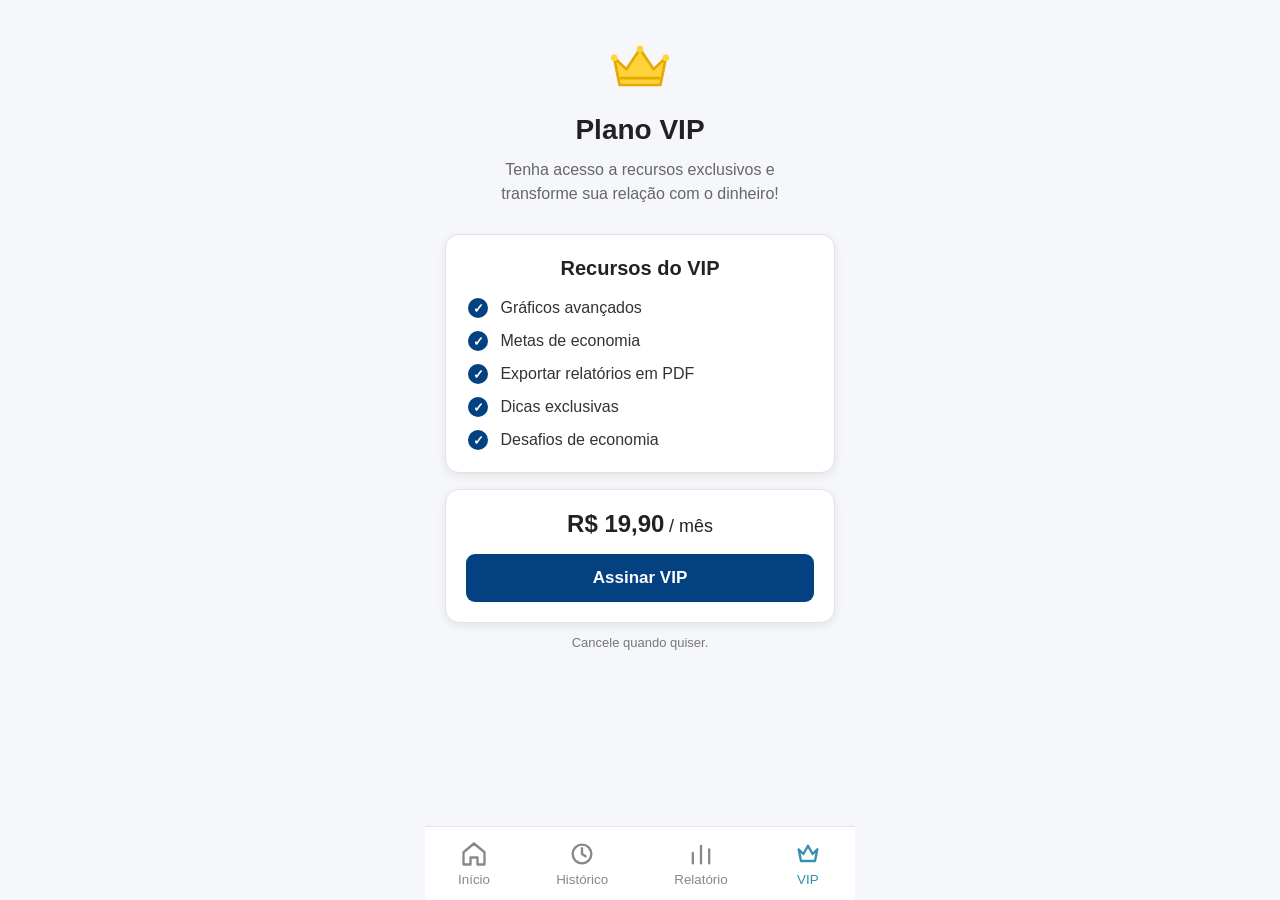
==== vip.html @ 3ca915bb "Add files via upload" ====
<!DOCTYPE html>
<html lang="pt-BR">

<head>
  <meta charset="UTF-8">
  <meta name="viewport" content="width=device-width, initial-scale=1.0">
  <title>Plano VIP</title>
  <link rel="stylesheet" href="vip.css">
</head>

<body>

  <main class="app">
    <section class="topo-vip">
  <div class="icone-coroa">
  <svg viewBox="0 0 100 80" aria-hidden="true">
    <path
      d="M12 25 L30 42 L50 12 L70 42 L88 25 L80 65 H20 Z"
      fill="#FFD43B"
      stroke="#E5A900"
      stroke-width="4"
      stroke-linejoin="round"
    />
    
    <circle cx="12" cy="25" r="5" fill="#FFD43B" stroke="none"/>
    <circle cx="50" cy="12" r="5" fill="#FFD43B" stroke="none"/>
    <circle cx="88" cy="25" r="5" fill="#FFD43B" stroke="none"/>

    <path
      d="M22 55 H78"
      fill="none"
      stroke="#E5A900"
      stroke-width="4"
      stroke-linecap="round"
    />
  </svg>
</div>
  <h1>Plano VIP</h1>
  <p>
    Tenha acesso a recursos exclusivos e transforme
    sua relação com o dinheiro!
  </p>
</section>

<section class="recursos-vip">
  <h2>Recursos do VIP</h2>

  <div class="lista-recursos">
    <p><span class="check-vip">✓</span> Gráficos avançados</p>
    <p><span class="check-vip">✓</span> Metas de economia</p>
    <p><span class="check-vip">✓</span> Exportar relatórios em PDF</p>
    <p><span class="check-vip">✓</span> Dicas exclusivas</p>
    <p><span class="check-vip">✓</span> Desafios de economia</p>
  </div>
</section>

    </p>
  </div>
</section>

<section class="assinatura-vip">
    <div class="preco-vip">
        <strong>R$ 19,90</strong>
        <span>/ mês</span>
    </div>

    <button class="botao-assinar-vip" type="button">
        Assinar VIP
    </button>


</section>

<p class="cancelamento-vip">
        Cancele quando quiser.
    </p>
  </main>

  <nav class="menu-inferior">
  <button class="menu-item" onclick="window.location.href='inicio.html'">
  <svg class="menu-icone" viewBox="0 0 24 24" aria-hidden="true">
    <path d="M3 10.5L12 3l9 7.5V21h-6v-6H9v6H3z"></path>
  </svg>
  <span>Início</span>
</button>
<button class="menu-item" onclick="window.location.href='historico.html'">
  <svg class="menu-icone" viewBox="0 0 24 24" aria-hidden="true">
  <circle cx="12" cy="12" r="8"></circle>
  <path d="M12 7v5l3 2"></path>
</svg>
  <span>Histórico</span>
</button>
  <button class="menu-item" onclick="window.location.href='relatorio.html'">
  <svg class="menu-icone" viewBox="0 0 24 24" aria-hidden="true">
    <path d="M5 20V11"></path>
    <path d="M12 20V5"></path>
    <path d="M19 20V8"></path>
  </svg>
  <span>Relatório</span>
</button>
  <button class="menu-item ativo vip-ativo">
  <svg class="menu-icone" viewBox="0 0 24 24" aria-hidden="true">
    <path d="M4 8l4 4 4-7 4 7 4-4-2 10H6L4 8z"></path>
  </svg>
  <span>VIP</span>
</button>
</nav>

</body>

</html>
---- vip.css ----
* {
  box-sizing: border-box;
}

body {
  margin: 0;
  font-family: Arial, sans-serif;
  background-color: #F5F7FA;
  color: #222222;
}

.app {
  width: 100%;
  max-width: 430px;
  margin: 0 auto;
  padding: 24px 20px 100px;
  min-height: 100vh;
}
.topo-vip {
  text-align: center;
  margin-top: 10px;
  margin-bottom: 28px;
}

.icone-coroa {
 display: flex;
 justify-content: center;
 margin-bottom: 12px;
 color: #034180;
}

.icone-coroa svg {
  width: 68px;
  height: 68px;
  fill: currentColor;
  stroke: currentColor;
  stroke-width: 1;
  stroke-linejoin: round;
}

.topo-vip h1 {
  margin: 0;
  font-size: 28px;
  font-weight: 700;
  color: #222222;
}

.topo-vip p {
  margin: 12px auto 0;
  max-width: 340px;
  font-size: 16px;
  line-height: 1.5;
  color: #666666;
}
.recursos-vip {
    width: 100%;
    margin-top: 24px;
    padding: 22px;
    background: #ffffff;
    border: 1px solid #e2e2e2;
    border-radius: 14px;
    box-shadow: 0 3px 10px rgba(0, 0, 0, 0.08);
}

.recursos-vip h2 {
    margin: 0 0 18px;
    text-align: center;
    font-size: 20px;
    color: #222222;
}

.lista-recursos {
    display: flex;
    flex-direction: column;
    gap: 13px;
}

.lista-recursos p {
    margin: 0;
    font-size: 16px;
    color: #333333;
}
.check-vip {
    display: inline-flex;
    align-items: center;
    justify-content: center;
    width: 20px;
    height: 20px;
    margin-right: 8px;
    border-radius: 50%;
    background-color: #034180;
    color: #ffffff;
    font-size: 13px;
    font-weight: bold;
    line-height: 1;
    flex-shrink: 0;
}
.assinatura-vip {
    width: 100%;
    margin-top: 16px;
    padding: 20px;
    background: #ffffff;
    border: 1px solid #e2e2e2;
    border-radius: 14px;
    box-shadow: 0 3px 10px rgba(0, 0, 0, 0.08);
    text-align: center;
}

.preco-vip {
    margin-bottom: 16px;
    color: #222222;
}

.preco-vip strong {
    font-size: 24px;
}

.preco-vip span {
    font-size: 18px;
}

.botao-assinar-vip {
    width: 100%;
    padding: 14px;
    border: none;
    border-radius: 9px;
    background: #034180;
    color: #ffffff;
    font-size: 17px;
    font-weight: 700;
}

.cancelamento-vip {
    margin: 12px 0 0;
    font-size: 13px;
    color: #777777;
    text-align: center;
}
 .menu-inferior {
  display: flex;
  justify-content: space-around;
  background: white;
  border-top: 1px solid #E5E5E5;
  padding: 12px 0;
  margin-top: 10px;
  position: fixed;
  bottom: 0;
  left: 50%;
  transform: translateX(-50%);
  width: 100%;
  max-width: 430px;
  z-index: 1000;
}

.menu-item {
  background: none;
  border: none;
  color: #888888;
  display: flex;
  flex-direction: column;
  align-items: center;
  gap: 4px;
  cursor: pointer;
}
.menu-item.ativo {
  color: #378FAE;
}
.menu-icone {
  width: 28px;
  height: 28px;
  fill: currentColor;
}
.menu-icone {
  stroke: currentColor;
  stroke-width: 2;
  fill: none;
  stroke-linecap: round;
  stroke-linejoin: round;
}
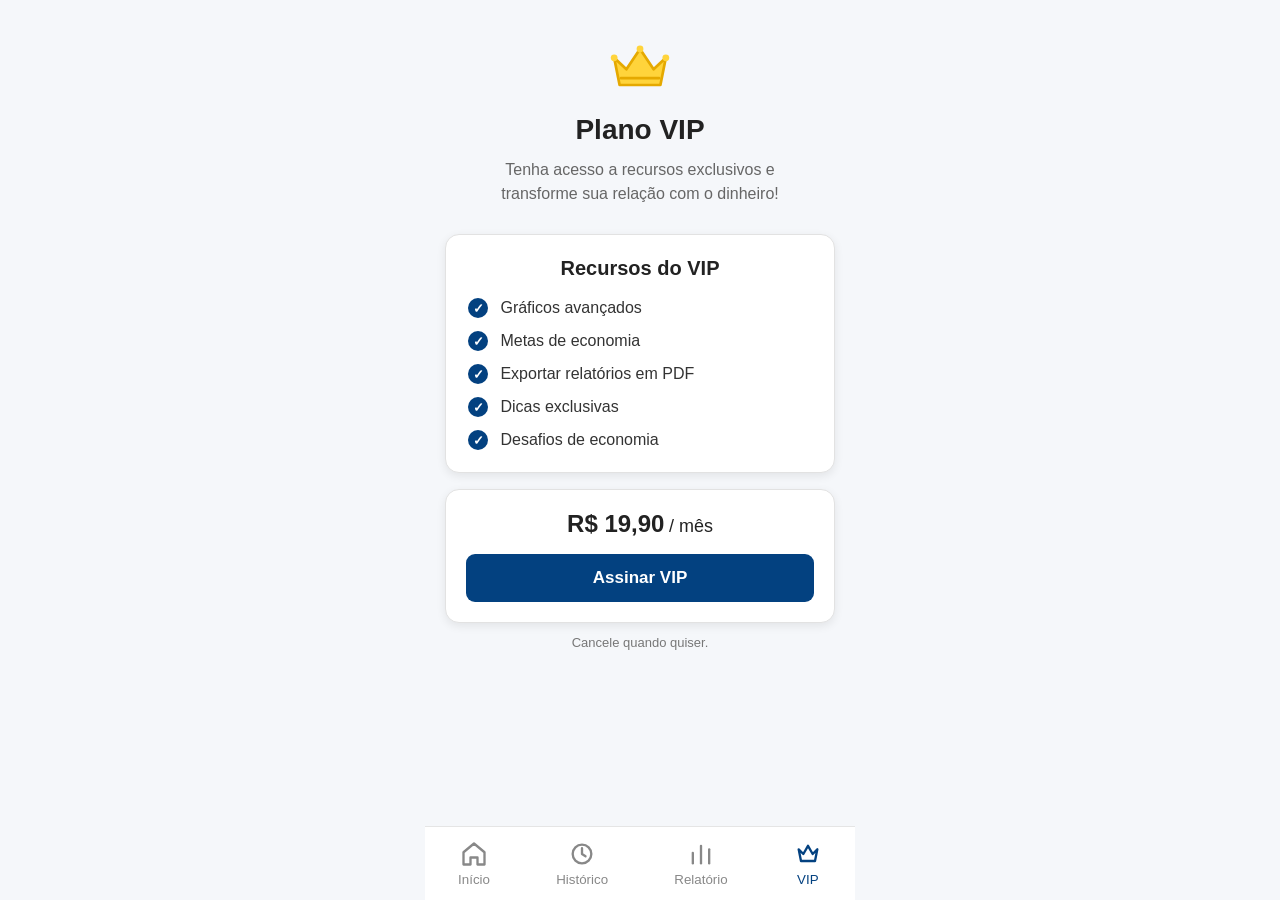
==== commit 8860b163: "Implement payment options in VIP page Added payment section with options for Pix and credit/debit ca" ====
--- a/vip.html
+++ b/vip.html
@@ -11,101 +11,384 @@
 <body>
 
   <main class="app">
+
     <section class="topo-vip">
-  <div class="icone-coroa">
-  <svg viewBox="0 0 100 80" aria-hidden="true">
-    <path
-      d="M12 25 L30 42 L50 12 L70 42 L88 25 L80 65 H20 Z"
-      fill="#FFD43B"
-      stroke="#E5A900"
-      stroke-width="4"
-      stroke-linejoin="round"
-    />
-    
-    <circle cx="12" cy="25" r="5" fill="#FFD43B" stroke="none"/>
-    <circle cx="50" cy="12" r="5" fill="#FFD43B" stroke="none"/>
-    <circle cx="88" cy="25" r="5" fill="#FFD43B" stroke="none"/>
-
-    <path
-      d="M22 55 H78"
-      fill="none"
-      stroke="#E5A900"
-      stroke-width="4"
-      stroke-linecap="round"
-    />
-  </svg>
-</div>
-  <h1>Plano VIP</h1>
-  <p>
-    Tenha acesso a recursos exclusivos e transforme
-    sua relação com o dinheiro!
-  </p>
-</section>
-
-<section class="recursos-vip">
-  <h2>Recursos do VIP</h2>
-
-  <div class="lista-recursos">
-    <p><span class="check-vip">✓</span> Gráficos avançados</p>
-    <p><span class="check-vip">✓</span> Metas de economia</p>
-    <p><span class="check-vip">✓</span> Exportar relatórios em PDF</p>
-    <p><span class="check-vip">✓</span> Dicas exclusivas</p>
-    <p><span class="check-vip">✓</span> Desafios de economia</p>
-  </div>
-</section>
-
-    </p>
-  </div>
-</section>
-
-<section class="assinatura-vip">
-    <div class="preco-vip">
+      <div class="icone-coroa">
+        <svg viewBox="0 0 100 80" aria-hidden="true">
+          <path
+            d="M12 25 L30 42 L50 12 L70 42 L88 25 L80 65 H20 Z"
+            fill="#FFD43B"
+            stroke="#E5A900"
+            stroke-width="4"
+            stroke-linejoin="round"
+          />
+
+          <circle cx="12" cy="25" r="5" fill="#FFD43B" stroke="none"/>
+          <circle cx="50" cy="12" r="5" fill="#FFD43B" stroke="none"/>
+          <circle cx="88" cy="25" r="5" fill="#FFD43B" stroke="none"/>
+
+          <path
+            d="M22 55 H78"
+            fill="none"
+            stroke="#E5A900"
+            stroke-width="4"
+            stroke-linecap="round"
+          />
+        </svg>
+      </div>
+
+      <h1>Plano VIP</h1>
+
+      <p>
+        Tenha acesso a recursos exclusivos e transforme
+        sua relação com o dinheiro!
+      </p>
+    </section>
+
+
+    <section class="recursos-vip">
+      <h2>Recursos do VIP</h2>
+
+      <div class="lista-recursos">
+        <p><span class="check-vip">✓</span> Gráficos avançados</p>
+        <p><span class="check-vip">✓</span> Metas de economia</p>
+        <p><span class="check-vip">✓</span> Exportar relatórios em PDF</p>
+        <p><span class="check-vip">✓</span> Dicas exclusivas</p>
+        <p><span class="check-vip">✓</span> Desafios de economia</p>
+      </div>
+    </section>
+
+
+    <section class="assinatura-vip">
+
+      <div class="preco-vip">
         <strong>R$ 19,90</strong>
         <span>/ mês</span>
-    </div>
-
-    <button class="botao-assinar-vip" type="button">
+      </div>
+
+      <button class="botao-assinar-vip" type="button" onclick="abrirPagamento()">
         Assinar VIP
+      </button>
+
+    </section>
+
+    <p class="cancelamento-vip">
+      Cancele quando quiser.
+    </p>
+
+
+    <!-- ÁREA DE PAGAMENTO -->
+
+    <section class="pagamento-vip" id="pagamentoVip">
+
+      <h2>Pagamento</h2>
+
+      <p class="descricao-pagamento">
+        Escolha uma forma de pagamento para continuar.
+      </p>
+
+
+      <div class="opcoes-pagamento">
+
+        <button
+          type="button"
+          class="opcao-pagamento selecionado"
+          id="opcaoPix"
+          onclick="selecionarPagamento('pix')"
+        >
+          Pix
+        </button>
+
+        <button
+          type="button"
+          class="opcao-pagamento"
+          id="opcaoCredito"
+          onclick="selecionarPagamento('cartao')"
+        >
+          Cartão de crédito
+        </button>
+
+        <button
+          type="button"
+          class="opcao-pagamento"
+          id="opcaoDebito"
+          onclick="selecionarPagamento('cartao')"
+        >
+          Cartão de débito
+        </button>
+
+      </div>
+
+
+      <!-- PAGAMENTO PIX -->
+
+      <div class="area-pagamento" id="areaPix">
+
+        <h3>Pagamento via Pix</h3>
+
+        <div class="qr-code-placeholder">
+          <span>QR Code</span>
+        </div>
+
+        <p class="texto-qr">
+          Escaneie o QR Code para realizar o pagamento.
+        </p>
+
+        <div class="codigo-pix">
+          <input
+            type="text"
+            id="codigoPix"
+            value="00020126580014BR.GOV.BCB.PIX0136CONTROLEINTELIGENTE520400005303986540519.905802BR5925CONTROLE INTELIGENTE6009BRASIL62070503***6304ABCD"
+            readonly
+          >
+
+          <button
+            type="button"
+            class="botao-copiar"
+            onclick="copiarPix()"
+          >
+            Copiar código
+          </button>
+        </div>
+
+      </div>
+
+
+      <!-- PAGAMENTO COM CARTÃO -->
+
+      <div class="area-pagamento area-cartao" id="areaCartao">
+
+        <h3>Dados do cartão</h3>
+
+        <div class="campo-pagamento">
+          <label for="numeroCartao">Número do cartão</label>
+          <input
+            type="text"
+            id="numeroCartao"
+            placeholder="0000 0000 0000 0000"
+            maxlength="19"
+          >
+        </div>
+
+        <div class="campo-pagamento">
+          <label for="nomeCartao">Nome no cartão</label>
+          <input
+            type="text"
+            id="nomeCartao"
+            placeholder="Nome completo"
+          >
+        </div>
+
+        <div class="linha-cartao">
+
+          <div class="campo-pagamento">
+            <label for="validadeCartao">Validade</label>
+            <input
+              type="text"
+              id="validadeCartao"
+              placeholder="MM/AA"
+              maxlength="5"
+            >
+          </div>
+
+          <div class="campo-pagamento">
+            <label for="cvvCartao">CVV</label>
+            <input
+              type="text"
+              id="cvvCartao"
+              placeholder="123"
+              maxlength="3"
+            >
+          </div>
+
+        </div>
+
+      </div>
+
+
+      <button
+        type="button"
+        class="botao-confirmar-pagamento"
+      >
+        Confirmar pagamento
+      </button>
+
+    </section>
+
+  </main>
+
+
+  <!-- MENU INFERIOR -->
+
+  <nav class="menu-inferior">
+
+    <button
+      class="menu-item"
+      onclick="window.location.href='inicio.html'"
+    >
+      <svg class="menu-icone" viewBox="0 0 24 24" aria-hidden="true">
+        <path d="M3 10.5L12 3l9 7.5V21h-6v-6H9v6H3z"></path>
+      </svg>
+      <span>Início</span>
     </button>
 
 
-</section>
-
-<p class="cancelamento-vip">
-        Cancele quando quiser.
-    </p>
-  </main>
-
-  <nav class="menu-inferior">
-  <button class="menu-item" onclick="window.location.href='inicio.html'">
-  <svg class="menu-icone" viewBox="0 0 24 24" aria-hidden="true">
-    <path d="M3 10.5L12 3l9 7.5V21h-6v-6H9v6H3z"></path>
-  </svg>
-  <span>Início</span>
-</button>
-<button class="menu-item" onclick="window.location.href='historico.html'">
-  <svg class="menu-icone" viewBox="0 0 24 24" aria-hidden="true">
-  <circle cx="12" cy="12" r="8"></circle>
-  <path d="M12 7v5l3 2"></path>
-</svg>
-  <span>Histórico</span>
-</button>
-  <button class="menu-item" onclick="window.location.href='relatorio.html'">
-  <svg class="menu-icone" viewBox="0 0 24 24" aria-hidden="true">
-    <path d="M5 20V11"></path>
-    <path d="M12 20V5"></path>
-    <path d="M19 20V8"></path>
-  </svg>
-  <span>Relatório</span>
-</button>
-  <button class="menu-item ativo vip-ativo">
-  <svg class="menu-icone" viewBox="0 0 24 24" aria-hidden="true">
-    <path d="M4 8l4 4 4-7 4 7 4-4-2 10H6L4 8z"></path>
-  </svg>
-  <span>VIP</span>
-</button>
-</nav>
+    <button
+      class="menu-item"
+      onclick="window.location.href='historico.html'"
+    >
+      <svg class="menu-icone" viewBox="0 0 24 24" aria-hidden="true">
+        <circle cx="12" cy="12" r="8"></circle>
+        <path d="M12 7v5l3 2"></path>
+      </svg>
+      <span>Histórico</span>
+    </button>
+
+
+    <button
+      class="menu-item"
+      onclick="window.location.href='relatorio.html'"
+    >
+      <svg class="menu-icone" viewBox="0 0 24 24" aria-hidden="true">
+        <path d="M5 20V11"></path>
+        <path d="M12 20V5"></path>
+        <path d="M19 20V8"></path>
+      </svg>
+      <span>Relatório</span>
+    </button>
+
+
+    <button class="menu-item ativo vip-ativo">
+
+      <svg class="menu-icone" viewBox="0 0 24 24" aria-hidden="true">
+        <path d="M4 8l4 4 4-7 4 7 4-4-2 10H6L4 8z"></path>
+      </svg>
+
+      <span>VIP</span>
+
+    </button>
+
+  </nav>
+
+
+  <script>
+
+    function abrirPagamento() {
+      const pagamento = document.getElementById("pagamentoVip");
+
+      pagamento.classList.add("visivel");
+
+      setTimeout(function () {
+        pagamento.scrollIntoView({
+          behavior: "smooth",
+          block: "start"
+        });
+      }, 100);
+    }
+
+
+    function selecionarPagamento(tipo) {
+
+      const opcaoPix = document.getElementById("opcaoPix");
+      const opcaoCredito = document.getElementById("opcaoCredito");
+      const opcaoDebito = document.getElementById("opcaoDebito");
+
+      const areaPix = document.getElementById("areaPix");
+      const areaCartao = document.getElementById("areaCartao");
+
+
+      opcaoPix.classList.remove("selecionado");
+      opcaoCredito.classList.remove("selecionado");
+      opcaoDebito.classList.remove("selecionado");
+
+
+      if (tipo === "pix") {
+
+        opcaoPix.classList.add("selecionado");
+
+        areaPix.style.display = "block";
+        areaCartao.style.display = "none";
+
+      } else {
+
+        if (event && event.currentTarget === opcaoDebito) {
+          opcaoDebito.classList.add("selecionado");
+        } else {
+          opcaoCredito.classList.add("selecionado");
+        }
+
+        areaPix.style.display = "none";
+        areaCartao.style.display = "block";
+      }
+    }
+
+
+    function copiarPix() {
+
+      const codigo = document.getElementById("codigoPix").value;
+
+      navigator.clipboard.writeText(codigo).then(function () {
+
+        const botao = document.querySelector(".botao-copiar");
+
+        const textoOriginal = botao.textContent;
+
+        botao.textContent = "Código copiado!";
+
+        setTimeout(function () {
+          botao.textContent = textoOriginal;
+        }, 2000);
+
+      });
+
+    }
+
+
+    document.getElementById("numeroCartao").addEventListener("input", function () {
+
+      let valor = this.value.replace(/\D/g, "");
+
+      valor = valor.substring(0, 16);
+
+      let resultado = "";
+
+      for (let i = 0; i < valor.length; i++) {
+
+        if (i > 0 && i % 4 === 0) {
+          resultado += " ";
+        }
+
+        resultado += valor[i];
+      }
+
+      this.value = resultado;
+
+    });
+
+
+    document.getElementById("validadeCartao").addEventListener("input", function () {
+
+      let valor = this.value.replace(/\D/g, "");
+
+      valor = valor.substring(0, 4);
+
+      if (valor.length > 2) {
+        valor = valor.substring(0, 2) + "/" + valor.substring(2);
+      }
+
+      this.value = valor;
+
+    });
+
+
+    document.getElementById("cvvCartao").addEventListener("input", function () {
+
+      this.value = this.value.replace(/\D/g, "").substring(0, 3);
+
+    });
+
+  </script>
 
 </body>
 
-</html>+</html>
--- a/vip.css
+++ b/vip.css
@@ -16,6 +16,10 @@
   padding: 24px 20px 100px;
   min-height: 100vh;
 }
+
+
+/* TOPO */
+
 .topo-vip {
   text-align: center;
   margin-top: 10px;
@@ -23,10 +27,10 @@
 }
 
 .icone-coroa {
- display: flex;
- justify-content: center;
- margin-bottom: 12px;
- color: #034180;
+  display: flex;
+  justify-content: center;
+  margin-bottom: 12px;
+  color: #034180;
 }
 
 .icone-coroa svg {
@@ -52,91 +56,322 @@
   line-height: 1.5;
   color: #666666;
 }
+
+
+/* RECURSOS VIP */
+
 .recursos-vip {
-    width: 100%;
-    margin-top: 24px;
-    padding: 22px;
-    background: #ffffff;
-    border: 1px solid #e2e2e2;
-    border-radius: 14px;
-    box-shadow: 0 3px 10px rgba(0, 0, 0, 0.08);
+  width: 100%;
+  margin-top: 24px;
+  padding: 22px;
+  background: #ffffff;
+  border: 1px solid #e2e2e2;
+  border-radius: 14px;
+  box-shadow: 0 3px 10px rgba(0, 0, 0, 0.08);
 }
 
 .recursos-vip h2 {
-    margin: 0 0 18px;
-    text-align: center;
-    font-size: 20px;
-    color: #222222;
+  margin: 0 0 18px;
+  text-align: center;
+  font-size: 20px;
+  color: #222222;
 }
 
 .lista-recursos {
-    display: flex;
-    flex-direction: column;
-    gap: 13px;
+  display: flex;
+  flex-direction: column;
+  gap: 13px;
 }
 
 .lista-recursos p {
-    margin: 0;
-    font-size: 16px;
-    color: #333333;
-}
+  margin: 0;
+  font-size: 16px;
+  color: #333333;
+}
+
 .check-vip {
-    display: inline-flex;
-    align-items: center;
-    justify-content: center;
-    width: 20px;
-    height: 20px;
-    margin-right: 8px;
-    border-radius: 50%;
-    background-color: #034180;
-    color: #ffffff;
-    font-size: 13px;
-    font-weight: bold;
-    line-height: 1;
-    flex-shrink: 0;
-}
+  display: inline-flex;
+  align-items: center;
+  justify-content: center;
+  width: 20px;
+  height: 20px;
+  margin-right: 8px;
+  border-radius: 50%;
+  background-color: #034180;
+  color: #ffffff;
+  font-size: 13px;
+  font-weight: bold;
+  line-height: 1;
+  flex-shrink: 0;
+}
+
+
+/* ASSINATURA */
+
 .assinatura-vip {
-    width: 100%;
-    margin-top: 16px;
-    padding: 20px;
-    background: #ffffff;
-    border: 1px solid #e2e2e2;
-    border-radius: 14px;
-    box-shadow: 0 3px 10px rgba(0, 0, 0, 0.08);
-    text-align: center;
+  width: 100%;
+  margin-top: 16px;
+  padding: 20px;
+  background: #ffffff;
+  border: 1px solid #e2e2e2;
+  border-radius: 14px;
+  box-shadow: 0 3px 10px rgba(0, 0, 0, 0.08);
+  text-align: center;
 }
 
 .preco-vip {
-    margin-bottom: 16px;
-    color: #222222;
+  margin-bottom: 16px;
+  color: #222222;
 }
 
 .preco-vip strong {
-    font-size: 24px;
+  font-size: 24px;
 }
 
 .preco-vip span {
-    font-size: 18px;
+  font-size: 18px;
 }
 
 .botao-assinar-vip {
-    width: 100%;
-    padding: 14px;
-    border: none;
-    border-radius: 9px;
-    background: #034180;
-    color: #ffffff;
-    font-size: 17px;
-    font-weight: 700;
+  width: 100%;
+  padding: 14px;
+  border: none;
+  border-radius: 9px;
+  background: #034180;
+  color: #ffffff;
+  font-size: 17px;
+  font-weight: 700;
+  cursor: pointer;
+}
+
+.botao-assinar-vip:active {
+  transform: scale(0.98);
 }
 
 .cancelamento-vip {
-    margin: 12px 0 0;
-    font-size: 13px;
-    color: #777777;
-    text-align: center;
-}
- .menu-inferior {
+  margin: 12px 0 0;
+  font-size: 13px;
+  color: #777777;
+  text-align: center;
+}
+
+
+/* ÁREA DE PAGAMENTO */
+
+.pagamento-vip {
+  width: 100%;
+  margin-top: 24px;
+  padding: 22px;
+  background: #ffffff;
+  border: 1px solid #e2e2e2;
+  border-radius: 14px;
+  box-shadow: 0 3px 10px rgba(0, 0, 0, 0.08);
+
+  display: none;
+}
+
+.pagamento-vip.visivel {
+  display: block;
+}
+
+.pagamento-vip h2 {
+  margin: 0;
+  text-align: center;
+  font-size: 22px;
+  color: #222222;
+}
+
+.descricao-pagamento {
+  margin: 8px 0 20px;
+  text-align: center;
+  font-size: 14px;
+  color: #777777;
+  line-height: 1.4;
+}
+
+
+/* OPÇÕES DE PAGAMENTO */
+
+.opcoes-pagamento {
+  display: flex;
+  flex-direction: column;
+  gap: 10px;
+  margin-bottom: 20px;
+}
+
+.opcao-pagamento {
+  width: 100%;
+  padding: 13px 14px;
+  border: 1px solid #d9d9d9;
+  border-radius: 9px;
+  background: #ffffff;
+  color: #333333;
+  font-size: 15px;
+  font-weight: 600;
+  cursor: pointer;
+  text-align: left;
+}
+
+.opcao-pagamento.selecionado {
+  background-color: #034180;
+  border-color: #034180;
+  color: #ffffff;
+}
+
+.opcao-pagamento:active {
+  transform: scale(0.99);
+}
+
+
+/* ÁREA PIX E CARTÃO */
+
+.area-pagamento {
+  width: 100%;
+}
+
+.area-pagamento h3 {
+  margin: 0 0 16px;
+  font-size: 18px;
+  color: #222222;
+  text-align: center;
+}
+
+
+/* QR CODE */
+
+.qr-code-placeholder {
+  width: 190px;
+  height: 190px;
+  margin: 0 auto;
+  border: 2px dashed #cfcfcf;
+  border-radius: 10px;
+  display: flex;
+  align-items: center;
+  justify-content: center;
+  background: #fafafa;
+}
+
+.qr-code-placeholder span {
+  color: #999999;
+  font-size: 15px;
+}
+
+.texto-qr {
+  margin: 12px 0 16px;
+  text-align: center;
+  font-size: 13px;
+  color: #777777;
+}
+
+
+/* CÓDIGO PIX */
+
+.codigo-pix {
+  width: 100%;
+}
+
+.codigo-pix input {
+  width: 100%;
+  height: 46px;
+  padding: 0 12px;
+  border: 1px solid #d9d9d9;
+  border-radius: 8px;
+  background: #f7f7f7;
+  color: #555555;
+  font-size: 12px;
+  outline: none;
+}
+
+.botao-copiar {
+  width: 100%;
+  margin-top: 10px;
+  padding: 12px;
+  border: none;
+  border-radius: 8px;
+  background: #034180;
+  color: #ffffff;
+  font-size: 15px;
+  font-weight: 600;
+  cursor: pointer;
+}
+
+.botao-copiar:active {
+  transform: scale(0.98);
+}
+
+
+/* CARTÃO */
+
+.area-cartao {
+  display: none;
+}
+
+.campo-pagamento {
+  width: 100%;
+  margin-bottom: 14px;
+}
+
+.campo-pagamento label {
+  display: block;
+  margin-bottom: 6px;
+  font-size: 13px;
+  font-weight: 600;
+  color: #444444;
+}
+
+.campo-pagamento input {
+  width: 100%;
+  height: 46px;
+  padding: 0 12px;
+  border: 1px solid #d9d9d9;
+  border-radius: 8px;
+  background: #ffffff;
+  color: #222222;
+  font-size: 14px;
+  outline: none;
+}
+
+.campo-pagamento input:focus {
+  border-color: #034180;
+}
+
+.campo-pagamento input::placeholder {
+  color: #aaaaaa;
+}
+
+.linha-cartao {
+  display: flex;
+  gap: 12px;
+}
+
+.linha-cartao .campo-pagamento {
+  flex: 1;
+}
+
+
+/* CONFIRMAR PAGAMENTO */
+
+.botao-confirmar-pagamento {
+  width: 100%;
+  margin-top: 8px;
+  padding: 14px;
+  border: none;
+  border-radius: 9px;
+  background-color: #034180;
+  color: #ffffff;
+  font-size: 16px;
+  font-weight: 700;
+  cursor: pointer;
+}
+
+.botao-confirmar-pagamento:active {
+  transform: scale(0.98);
+}
+
+
+/* MENU INFERIOR */
+
+.menu-inferior {
   display: flex;
   justify-content: space-around;
   background: white;
@@ -162,18 +397,25 @@
   gap: 4px;
   cursor: pointer;
 }
+
 .menu-item.ativo {
   color: #378FAE;
 }
+
+.menu-item.vip-ativo {
+  color: #034180;
+}
+
 .menu-icone {
   width: 28px;
   height: 28px;
   fill: currentColor;
 }
+
 .menu-icone {
   stroke: currentColor;
   stroke-width: 2;
   fill: none;
   stroke-linecap: round;
   stroke-linejoin: round;
-}+}
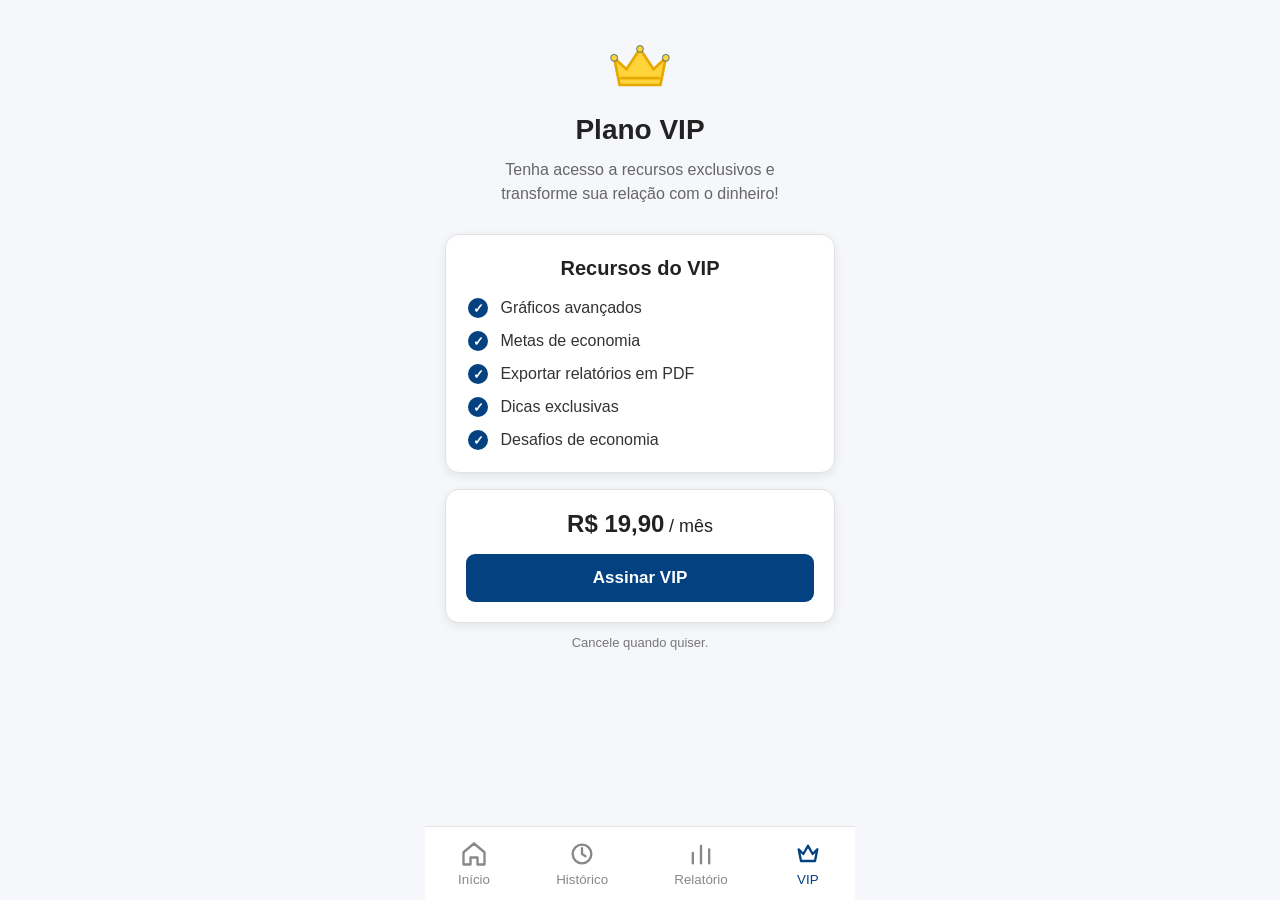
==== commit 58f34074: "Atualizar o vip.html" ====
--- a/vip.html
+++ b/vip.html
@@ -1,394 +1,440 @@
-<!DOCTYPE html>
-<html lang="pt-BR">
-
-<head>
-  <meta charset="UTF-8">
-  <meta name="viewport" content="width=device-width, initial-scale=1.0">
-  <title>Plano VIP</title>
-  <link rel="stylesheet" href="vip.css">
-</head>
-
-<body>
-
-  <main class="app">
-
-    <section class="topo-vip">
-      <div class="icone-coroa">
-        <svg viewBox="0 0 100 80" aria-hidden="true">
-          <path
-            d="M12 25 L30 42 L50 12 L70 42 L88 25 L80 65 H20 Z"
-            fill="#FFD43B"
-            stroke="#E5A900"
-            stroke-width="4"
-            stroke-linejoin="round"
-          />
-
-          <circle cx="12" cy="25" r="5" fill="#FFD43B" stroke="none"/>
-          <circle cx="50" cy="12" r="5" fill="#FFD43B" stroke="none"/>
-          <circle cx="88" cy="25" r="5" fill="#FFD43B" stroke="none"/>
-
-          <path
-            d="M22 55 H78"
-            fill="none"
-            stroke="#E5A900"
-            stroke-width="4"
-            stroke-linecap="round"
-          />
-        </svg>
-      </div>
-
-      <h1>Plano VIP</h1>
-
-      <p>
-        Tenha acesso a recursos exclusivos e transforme
-        sua relação com o dinheiro!
-      </p>
-    </section>
-
-
-    <section class="recursos-vip">
-      <h2>Recursos do VIP</h2>
-
-      <div class="lista-recursos">
-        <p><span class="check-vip">✓</span> Gráficos avançados</p>
-        <p><span class="check-vip">✓</span> Metas de economia</p>
-        <p><span class="check-vip">✓</span> Exportar relatórios em PDF</p>
-        <p><span class="check-vip">✓</span> Dicas exclusivas</p>
-        <p><span class="check-vip">✓</span> Desafios de economia</p>
-      </div>
-    </section>
-
-
-    <section class="assinatura-vip">
-
-      <div class="preco-vip">
-        <strong>R$ 19,90</strong>
-        <span>/ mês</span>
-      </div>
-
-      <button class="botao-assinar-vip" type="button" onclick="abrirPagamento()">
-        Assinar VIP
-      </button>
-
-    </section>
-
-    <p class="cancelamento-vip">
-      Cancele quando quiser.
-    </p>
-
-
-    <!-- ÁREA DE PAGAMENTO -->
-
-    <section class="pagamento-vip" id="pagamentoVip">
-
-      <h2>Pagamento</h2>
-
-      <p class="descricao-pagamento">
-        Escolha uma forma de pagamento para continuar.
-      </p>
-
-
-      <div class="opcoes-pagamento">
-
-        <button
-          type="button"
-          class="opcao-pagamento selecionado"
-          id="opcaoPix"
-          onclick="selecionarPagamento('pix')"
-        >
-          Pix
-        </button>
-
-        <button
-          type="button"
-          class="opcao-pagamento"
-          id="opcaoCredito"
-          onclick="selecionarPagamento('cartao')"
-        >
-          Cartão de crédito
-        </button>
-
-        <button
-          type="button"
-          class="opcao-pagamento"
-          id="opcaoDebito"
-          onclick="selecionarPagamento('cartao')"
-        >
-          Cartão de débito
-        </button>
-
-      </div>
-
-
-      <!-- PAGAMENTO PIX -->
-
-      <div class="area-pagamento" id="areaPix">
-
-        <h3>Pagamento via Pix</h3>
-
-        <div class="qr-code-placeholder">
-          <span>QR Code</span>
-        </div>
-
-        <p class="texto-qr">
-          Escaneie o QR Code para realizar o pagamento.
-        </p>
-
-        <div class="codigo-pix">
-          <input
-            type="text"
-            id="codigoPix"
-            value="00020126580014BR.GOV.BCB.PIX0136CONTROLEINTELIGENTE520400005303986540519.905802BR5925CONTROLE INTELIGENTE6009BRASIL62070503***6304ABCD"
-            readonly
-          >
-
-          <button
-            type="button"
-            class="botao-copiar"
-            onclick="copiarPix()"
-          >
-            Copiar código
-          </button>
-        </div>
-
-      </div>
-
-
-      <!-- PAGAMENTO COM CARTÃO -->
-
-      <div class="area-pagamento area-cartao" id="areaCartao">
-
-        <h3>Dados do cartão</h3>
-
-        <div class="campo-pagamento">
-          <label for="numeroCartao">Número do cartão</label>
-          <input
-            type="text"
-            id="numeroCartao"
-            placeholder="0000 0000 0000 0000"
-            maxlength="19"
-          >
-        </div>
-
-        <div class="campo-pagamento">
-          <label for="nomeCartao">Nome no cartão</label>
-          <input
-            type="text"
-            id="nomeCartao"
-            placeholder="Nome completo"
-          >
-        </div>
-
-        <div class="linha-cartao">
-
-          <div class="campo-pagamento">
-            <label for="validadeCartao">Validade</label>
-            <input
-              type="text"
-              id="validadeCartao"
-              placeholder="MM/AA"
-              maxlength="5"
-            >
-          </div>
-
-          <div class="campo-pagamento">
-            <label for="cvvCartao">CVV</label>
-            <input
-              type="text"
-              id="cvvCartao"
-              placeholder="123"
-              maxlength="3"
-            >
-          </div>
-
-        </div>
-
-      </div>
-
-
-      <button
-        type="button"
-        class="botao-confirmar-pagamento"
-      >
-        Confirmar pagamento
-      </button>
-
-    </section>
-
-  </main>
-
-
-  <!-- MENU INFERIOR -->
-
-  <nav class="menu-inferior">
-
-    <button
-      class="menu-item"
-      onclick="window.location.href='inicio.html'"
-    >
-      <svg class="menu-icone" viewBox="0 0 24 24" aria-hidden="true">
-        <path d="M3 10.5L12 3l9 7.5V21h-6v-6H9v6H3z"></path>
-      </svg>
-      <span>Início</span>
-    </button>
-
-
-    <button
-      class="menu-item"
-      onclick="window.location.href='historico.html'"
-    >
-      <svg class="menu-icone" viewBox="0 0 24 24" aria-hidden="true">
-        <circle cx="12" cy="12" r="8"></circle>
-        <path d="M12 7v5l3 2"></path>
-      </svg>
-      <span>Histórico</span>
-    </button>
-
-
-    <button
-      class="menu-item"
-      onclick="window.location.href='relatorio.html'"
-    >
-      <svg class="menu-icone" viewBox="0 0 24 24" aria-hidden="true">
-        <path d="M5 20V11"></path>
-        <path d="M12 20V5"></path>
-        <path d="M19 20V8"></path>
-      </svg>
-      <span>Relatório</span>
-    </button>
-
-
-    <button class="menu-item ativo vip-ativo">
-
-      <svg class="menu-icone" viewBox="0 0 24 24" aria-hidden="true">
-        <path d="M4 8l4 4 4-7 4 7 4-4-2 10H6L4 8z"></path>
-      </svg>
-
-      <span>VIP</span>
-
-    </button>
-
-  </nav>
-
-
-  <script>
-
-    function abrirPagamento() {
-      const pagamento = document.getElementById("pagamentoVip");
-
-      pagamento.classList.add("visivel");
-
-      setTimeout(function () {
-        pagamento.scrollIntoView({
-          behavior: "smooth",
-          block: "start"
-        });
-      }, 100);
-    }
-
-
-    function selecionarPagamento(tipo) {
-
-      const opcaoPix = document.getElementById("opcaoPix");
-      const opcaoCredito = document.getElementById("opcaoCredito");
-      const opcaoDebito = document.getElementById("opcaoDebito");
-
-      const areaPix = document.getElementById("areaPix");
-      const areaCartao = document.getElementById("areaCartao");
-
-
-      opcaoPix.classList.remove("selecionado");
-      opcaoCredito.classList.remove("selecionado");
-      opcaoDebito.classList.remove("selecionado");
-
-
-      if (tipo === "pix") {
-
-        opcaoPix.classList.add("selecionado");
-
-        areaPix.style.display = "block";
-        areaCartao.style.display = "none";
-
-      } else {
-
-        if (event && event.currentTarget === opcaoDebito) {
-          opcaoDebito.classList.add("selecionado");
-        } else {
-          opcaoCredito.classList.add("selecionado");
-        }
-
-        areaPix.style.display = "none";
-        areaCartao.style.display = "block";
-      }
-    }
-
-
-    function copiarPix() {
-
-      const codigo = document.getElementById("codigoPix").value;
-
-      navigator.clipboard.writeText(codigo).then(function () {
-
-        const botao = document.querySelector(".botao-copiar");
-
-        const textoOriginal = botao.textContent;
-
-        botao.textContent = "Código copiado!";
-
-        setTimeout(function () {
-          botao.textContent = textoOriginal;
-        }, 2000);
-
-      });
-
-    }
-
-
-    document.getElementById("numeroCartao").addEventListener("input", function () {
-
-      let valor = this.value.replace(/\D/g, "");
-
-      valor = valor.substring(0, 16);
-
-      let resultado = "";
-
-      for (let i = 0; i < valor.length; i++) {
-
-        if (i > 0 && i % 4 === 0) {
-          resultado += " ";
-        }
-
-        resultado += valor[i];
-      }
-
-      this.value = resultado;
-
-    });
-
-
-    document.getElementById("validadeCartao").addEventListener("input", function () {
-
-      let valor = this.value.replace(/\D/g, "");
-
-      valor = valor.substring(0, 4);
-
-      if (valor.length > 2) {
-        valor = valor.substring(0, 2) + "/" + valor.substring(2);
-      }
-
-      this.value = valor;
-
-    });
-
-
-    document.getElementById("cvvCartao").addEventListener("input", function () {
-
-      this.value = this.value.replace(/\D/g, "").substring(0, 3);
-
-    });
-
-  </script>
-
-</body>
-
-</html>
+<!DOCTYPE html>
+<html lang="pt-BR">
+
+<head>
+  <meta charset="UTF-8">
+  <meta name="viewport" content="width=device-width, initial-scale=1.0">
+  <title>Plano VIP</title>
+  <link rel="stylesheet" href="vip.css">
+</head>
+
+<body>
+
+  <main class="app">
+
+    <section class="topo-vip">
+
+      <div class="icone-coroa">
+        <svg viewBox="0 0 100 80" aria-hidden="true">
+          <path
+            d="M12 25 L30 42 L50 12 L70 42 L88 25 L80 65 H20 Z"
+            fill="#FFD43B"
+            stroke="#E5A900"
+            stroke-width="4"
+            stroke-linejoin="round"
+          />
+
+          <circle cx="12" cy="25" r="5" fill="#FFD43B"/>
+          <circle cx="50" cy="12" r="5" fill="#FFD43B"/>
+          <circle cx="88" cy="25" r="5" fill="#FFD43B"/>
+
+          <path
+            d="M22 55 H78"
+            fill="none"
+            stroke="#E5A900"
+            stroke-width="4"
+            stroke-linecap="round"
+          />
+        </svg>
+      </div>
+
+      <h1>Plano VIP</h1>
+
+      <p>
+        Tenha acesso a recursos exclusivos e transforme
+        sua relação com o dinheiro!
+      </p>
+
+    </section>
+
+
+    <section class="recursos-vip">
+
+      <h2>Recursos do VIP</h2>
+
+      <div class="lista-recursos">
+        <p><span class="check-vip">✓</span> Gráficos avançados</p>
+        <p><span class="check-vip">✓</span> Metas de economia</p>
+        <p><span class="check-vip">✓</span> Exportar relatórios em PDF</p>
+        <p><span class="check-vip">✓</span> Dicas exclusivas</p>
+        <p><span class="check-vip">✓</span> Desafios de economia</p>
+      </div>
+
+    </section>
+
+
+    <section class="assinatura-vip">
+
+      <div class="preco-vip">
+        <strong>R$ 19,90</strong>
+        <span>/ mês</span>
+      </div>
+
+      <button
+        class="botao-assinar-vip"
+        type="button"
+        onclick="abrirPagamento()"
+      >
+        Assinar VIP
+      </button>
+
+    </section>
+
+
+    <p class="cancelamento-vip">
+      Cancele quando quiser.
+    </p>
+
+
+    <!-- ÁREA DE PAGAMENTO -->
+
+    <section class="pagamento-vip" id="pagamentoVip">
+
+      <h2>Pagamento</h2>
+
+      <p class="descricao-pagamento">
+        Escolha uma forma de pagamento para continuar.
+      </p>
+
+
+      <div class="opcoes-pagamento">
+
+        <button
+          type="button"
+          class="opcao-pagamento selecionado"
+          id="opcaoPix"
+          onclick="selecionarPagamento('pix')"
+        >
+          Pix
+        </button>
+
+        <button
+          type="button"
+          class="opcao-pagamento"
+          id="opcaoCredito"
+          onclick="selecionarPagamento('credito')"
+        >
+          Cartão de crédito
+        </button>
+
+        <button
+          type="button"
+          class="opcao-pagamento"
+          id="opcaoDebito"
+          onclick="selecionarPagamento('debito')"
+        >
+          Cartão de débito
+        </button>
+
+      </div>
+
+
+      <!-- PAGAMENTO PIX -->
+
+      <div class="area-pagamento" id="areaPix">
+
+        <h3>Pagamento via Pix</h3>
+
+
+        <!-- QR CODE FICTÍCIO -->
+
+        <div class="qr-code-placeholder">
+
+          <svg
+            viewBox="0 0 210 210"
+            width="210"
+            height="210"
+            aria-label="QR Code de demonstração"
+          >
+
+            <rect
+              width="210"
+              height="210"
+              fill="white"
+            />
+
+            <!-- CANTO SUPERIOR ESQUERDO -->
+
+            <rect x="10" y="10" width="60" height="60" fill="black"/>
+            <rect x="20" y="20" width="40" height="40" fill="white"/>
+            <rect x="30" y="30" width="20" height="20" fill="black"/>
+
+
+            <!-- CANTO SUPERIOR DIREITO -->
+
+            <rect x="140" y="10" width="60" height="60" fill="black"/>
+            <rect x="150" y="20" width="40" height="40" fill="white"/>
+            <rect x="160" y="30" width="20" height="20" fill="black"/>
+
+
+            <!-- CANTO INFERIOR ESQUERDO -->
+
+            <rect x="10" y="140" width="60" height="60" fill="black"/>
+            <rect x="20" y="150" width="40" height="40" fill="white"/>
+            <rect x="30" y="160" width="20" height="20" fill="black"/>
+
+
+            <!-- PADRÃO FICTÍCIO -->
+
+            <rect x="80" y="10" width="10" height="10" fill="black"/>
+            <rect x="100" y="10" width="10" height="10" fill="black"/>
+            <rect x="120" y="10" width="10" height="10" fill="black"/>
+
+            <rect x="80" y="30" width="10" height="10" fill="black"/>
+            <rect x="100" y="40" width="10" height="10" fill="black"/>
+            <rect x="120" y="30" width="10" height="10" fill="black"/>
+
+            <rect x="80" y="60" width="10" height="10" fill="black"/>
+            <rect x="90" y="70" width="10" height="10" fill="black"/>
+            <rect x="110" y="60" width="10" height="10" fill="black"/>
+            <rect x="130" y="70" width="10" height="10" fill="black"/>
+
+            <rect x="10" y="80" width="10" height="10" fill="black"/>
+            <rect x="30" y="80" width="10" height="10" fill="black"/>
+            <rect x="50" y="80" width="10" height="10" fill="black"/>
+
+            <rect x="70" y="90" width="10" height="10" fill="black"/>
+            <rect x="90" y="80" width="10" height="10" fill="black"/>
+            <rect x="110" y="90" width="10" height="10" fill="black"/>
+            <rect x="130" y="80" width="10" height="10" fill="black"/>
+            <rect x="150" y="90" width="10" height="10" fill="black"/>
+            <rect x="180" y="80" width="10" height="10" fill="black"/>
+
+            <rect x="20" y="100" width="10" height="10" fill="black"/>
+            <rect x="40" y="110" width="10" height="10" fill="black"/>
+            <rect x="60" y="100" width="10" height="10" fill="black"/>
+            <rect x="80" y="110" width="10" height="10" fill="black"/>
+            <rect x="100" y="100" width="10" height="10" fill="black"/>
+            <rect x="120" y="110" width="10" height="10" fill="black"/>
+            <rect x="140" y="100" width="10" height="10" fill="black"/>
+            <rect x="170" y="110" width="10" height="10" fill="black"/>
+            <rect x="190" y="100" width="10" height="10" fill="black"/>
+
+            <rect x="80" y="130" width="10" height="10" fill="black"/>
+            <rect x="100" y="120" width="10" height="10" fill="black"/>
+            <rect x="120" y="130" width="10" height="10" fill="black"/>
+            <rect x="140" y="120" width="10" height="10" fill="black"/>
+            <rect x="160" y="130" width="10" height="10" fill="black"/>
+            <rect x="190" y="130" width="10" height="10" fill="black"/>
+
+            <rect x="80" y="150" width="10" height="10" fill="black"/>
+            <rect x="100" y="160" width="10" height="10" fill="black"/>
+            <rect x="120" y="150" width="10" height="10" fill="black"/>
+            <rect x="140" y="170" width="10" height="10" fill="black"/>
+            <rect x="160" y="150" width="10" height="10" fill="black"/>
+            <rect x="180" y="160" width="10" height="10" fill="black"/>
+
+            <rect x="80" y="190" width="10" height="10" fill="black"/>
+            <rect x="110" y="190" width="10" height="10" fill="black"/>
+            <rect x="130" y="180" width="10" height="10" fill="black"/>
+            <rect x="160" y="190" width="10" height="10" fill="black"/>
+            <rect x="190" y="190" width="10" height="10" fill="black"/>
+
+          </svg>
+
+        </div>
+
+
+        <p class="texto-qr">
+          Escaneie o QR Code para realizar o pagamento.
+        </p>
+
+
+        <div class="codigo-pix">
+
+          <input
+            type="text"
+            id="codigoPix"
+            value="00020126580014BR.GOV.BCB.PIX0136CONTROLEINTELIGENTE520400005303986540519.905802BR5925CONTROLE INTELIGENTE6009BRASIL62070503***6304ABCD"
+            readonly
+          >
+
+          <button
+            type="button"
+            class="botao-copiar"
+            onclick="copiarPix()"
+          >
+            Copiar código
+          </button>
+
+        </div>
+
+      </div>
+
+
+      <!-- PAGAMENTO COM CARTÃO -->
+
+      <div
+        class="area-pagamento area-cartao"
+        id="areaCartao"
+      >
+
+        <h3>Dados do cartão</h3>
+
+
+        <div class="campo-pagamento">
+
+          <label for="numeroCartao">
+            Número do cartão
+          </label>
+
+          <input
+            type="text"
+            id="numeroCartao"
+            placeholder="0000 0000 0000 0000"
+            maxlength="19"
+          >
+
+        </div>
+
+
+        <div class="campo-pagamento">
+
+          <label for="nomeCartao">
+            Nome no cartão
+          </label>
+
+          <input
+            type="text"
+            id="nomeCartao"
+            placeholder="Nome completo"
+          >
+
+        </div>
+
+
+        <div class="linha-cartao">
+
+          <div class="campo-pagamento">
+
+            <label for="validadeCartao">
+              Validade
+            </label>
+
+            <input
+              type="text"
+              id="validadeCartao"
+              placeholder="MM/AA"
+              maxlength="5"
+            >
+
+          </div>
+
+
+          <div class="campo-pagamento">
+
+            <label for="cvvCartao">
+              CVV
+            </label>
+
+            <input
+              type="text"
+              id="cvvCartao"
+              placeholder="123"
+              maxlength="3"
+            >
+
+          </div>
+
+        </div>
+
+      </div>
+
+
+      <button
+        type="button"
+        class="botao-confirmar-pagamento"
+      >
+        Confirmar pagamento
+      </button>
+
+    </section>
+
+  </main>
+
+
+  <!-- MENU INFERIOR -->
+
+  <nav class="menu-inferior">
+
+    <button
+      class="menu-item"
+      onclick="window.location.href='inicio.html'"
+    >
+
+      <svg
+        class="menu-icone"
+        viewBox="0 0 24 24"
+        aria-hidden="true"
+      >
+        <path d="M3 10.5L12 3l9 7.5V21h-6v-6H9v6H3z"></path>
+      </svg>
+
+      <span>Início</span>
+
+    </button>
+
+
+    <button
+      class="menu-item"
+      onclick="window.location.href='historico.html'"
+    >
+
+      <svg
+        class="menu-icone"
+        viewBox="0 0 24 24"
+        aria-hidden="true"
+      >
+        <circle cx="12" cy="12" r="8"></circle>
+        <path d="M12 7v5l3 2"></path>
+      </svg>
+
+      <span>Histórico</span>
+
+    </button>
+
+
+    <button
+      class="menu-item"
+      onclick="window.location.href='relatorio.html'"
+    >
+
+      <svg
+        class="menu-icone"
+        viewBox="0 0 24 24"
+        aria-hidden="true"
+      >
+        <path d="M5 20V11"></path>
+        <path d="M12 20V5"></path>
+        <path d="M19 20V8"></path>
+      </svg>
+
+      <span>Relatório</span>
+
+    </button>
+
+
+    <button class="menu-item ativo vip-ativo">
+
+      <svg
+        class="menu-icone"
+        viewBox="0 0 24 24"
+        aria-hidden="true"
+      >
+        <path d="M4 8l4 4 4-7 4 7 4-4-2 10H6L4 8z"></path>
+      </svg>
+
+      <span>VIP</span>
+
+    </button>
+
+  </nav>
+
+
+  <!-- JAVASCRIPT -->
+
+  <script src="vip.js"></script>
+
+</body>
+
+</html>
